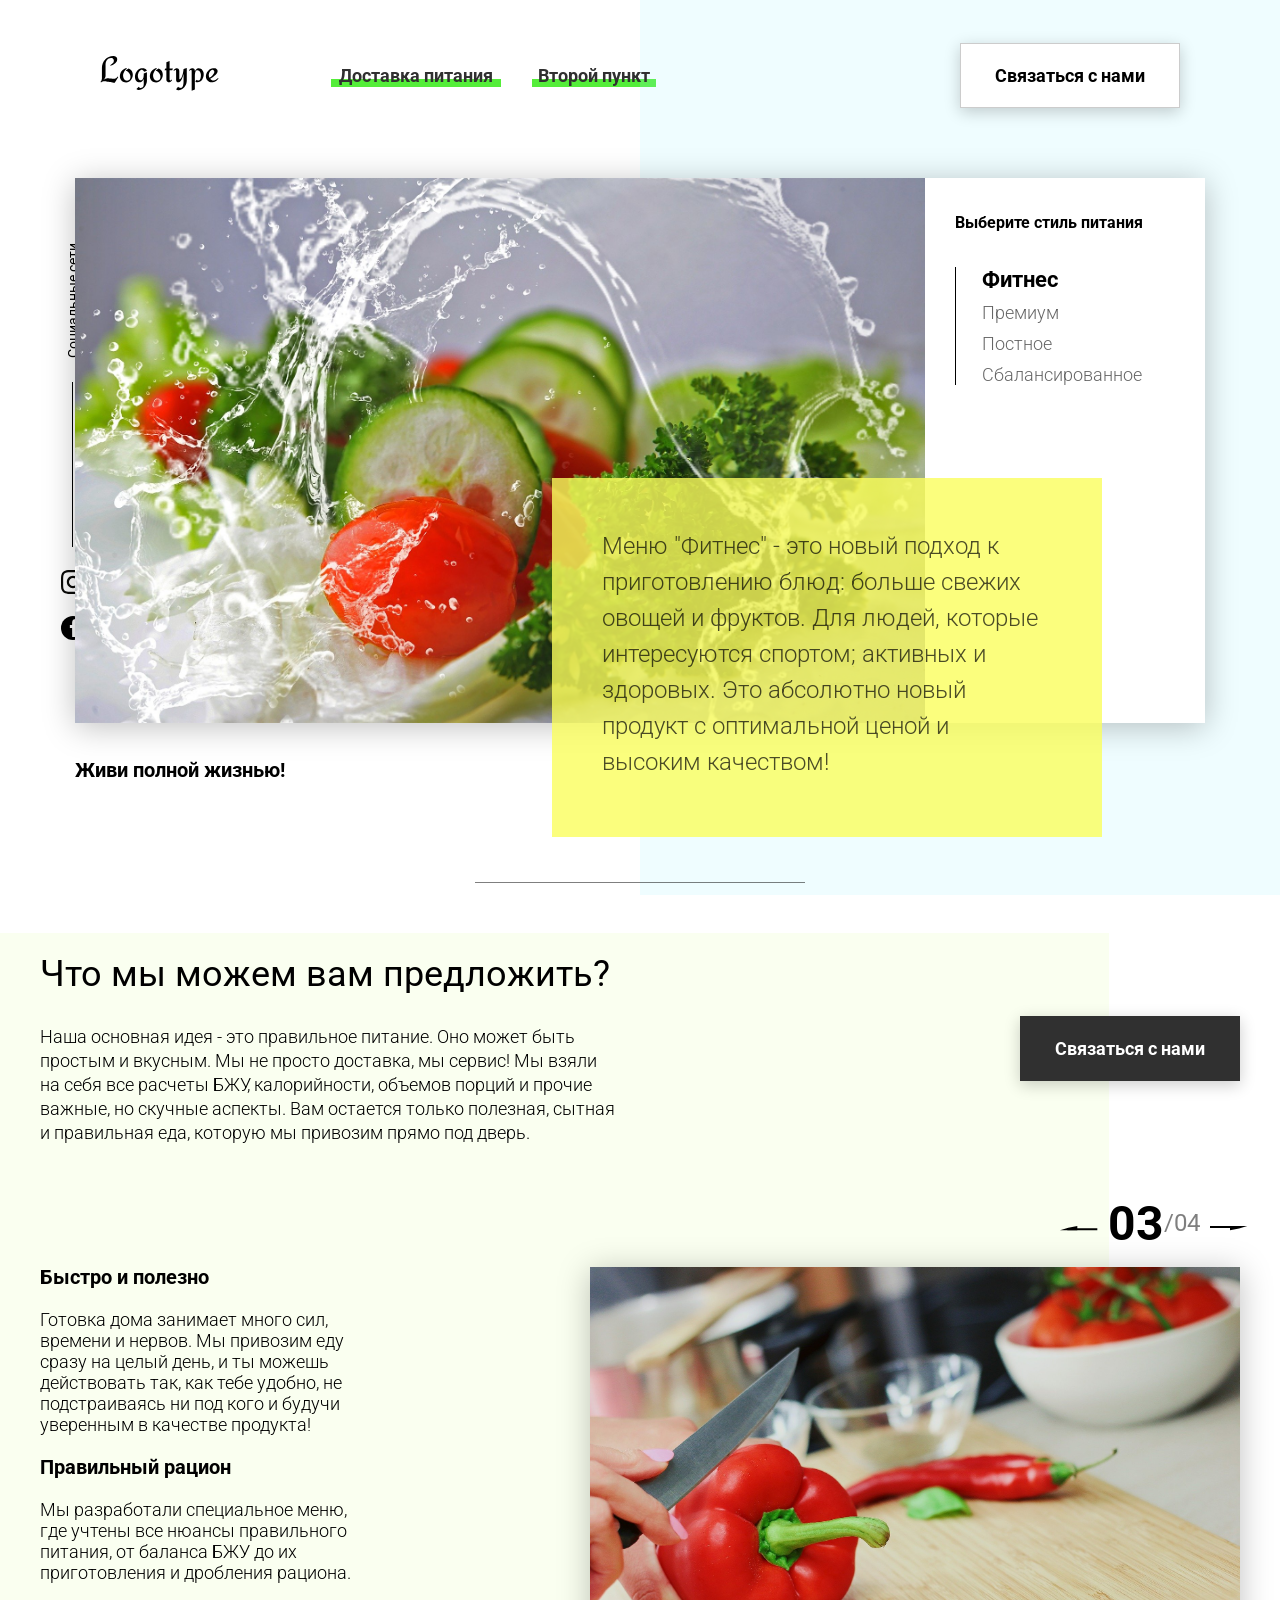
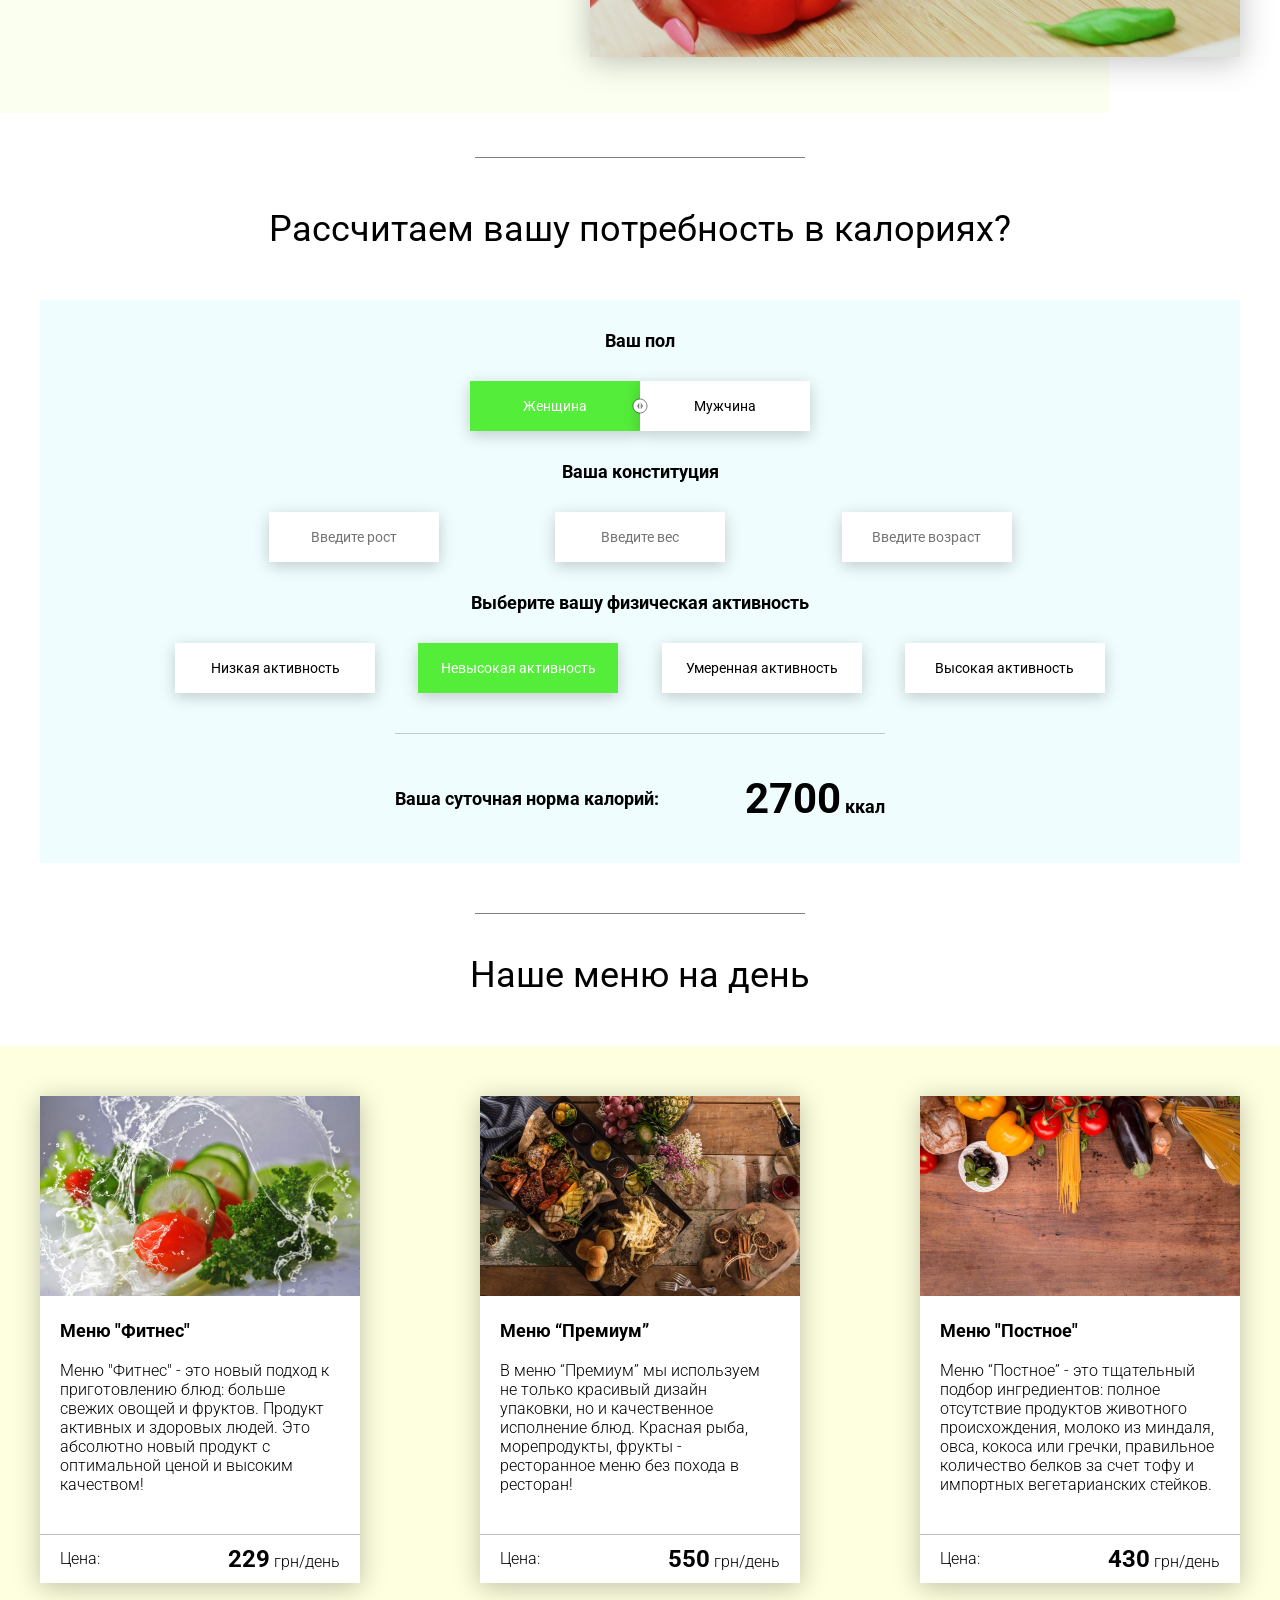
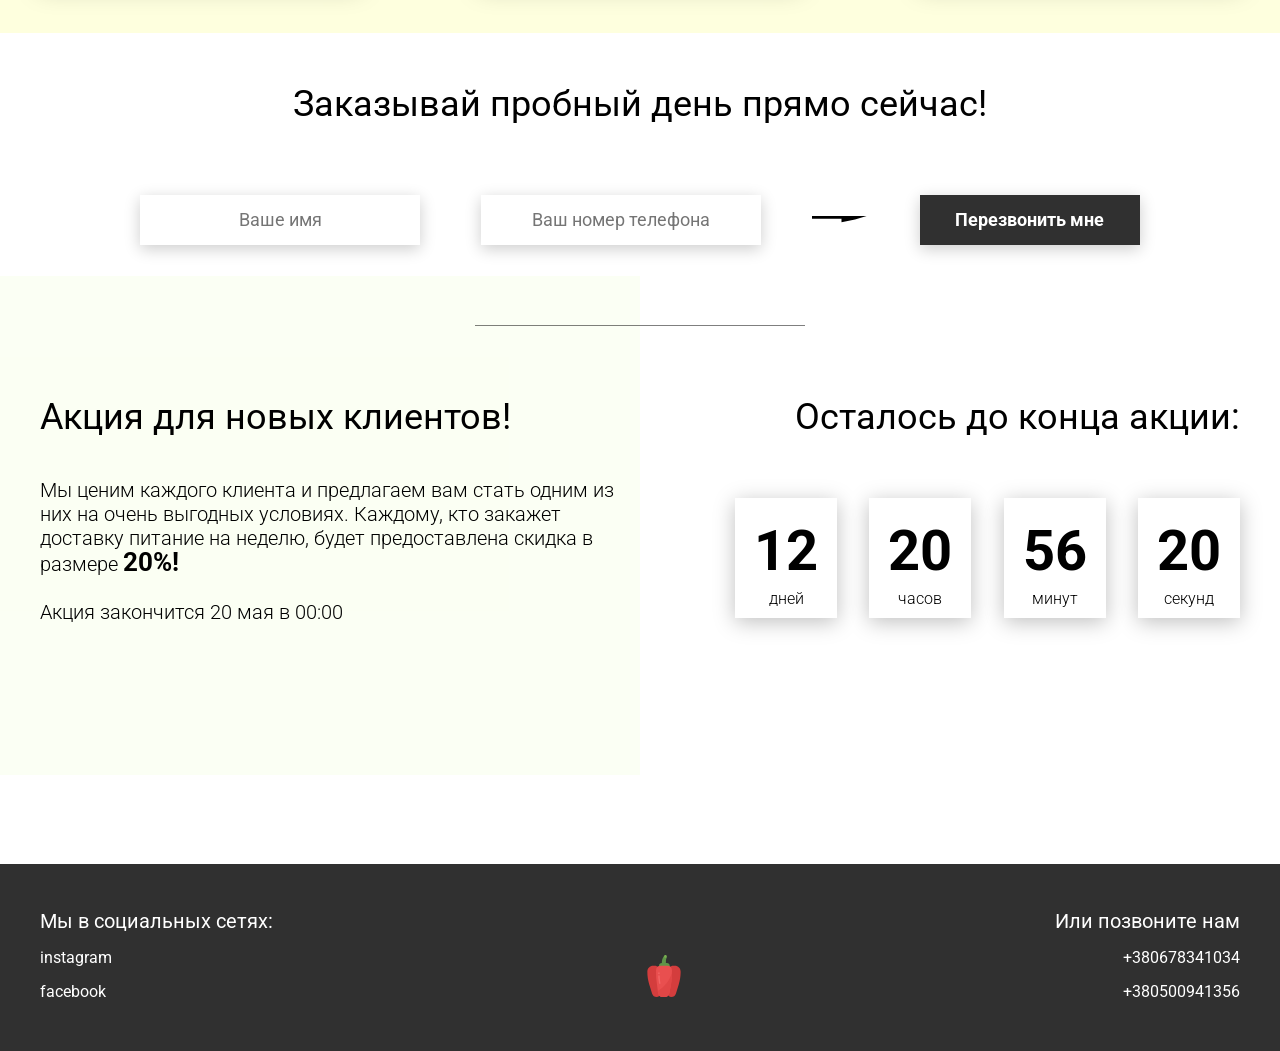
==== Food_dist/index.html @ 66d9f5ef "Food start" ====
<!DOCTYPE html>
<html lang="en">
<head>
    <meta charset="UTF-8">
    <meta name="viewport" content="width=device-width, initial-scale=1.0">
    <title>Food</title>
    <link rel="stylesheet" href="css/style.css">
</head>
<body>
    <header class="header">
        <div class="header__left-block">
            <div class="header__logo">
                <img src="icons/logo.svg" alt="Логотип">
            </div>
            <nav class="header__links">
                <a href="#" class="header__link">Доставка питания</a>
                <a href="#" class="header__link">Второй пункт</a>
            </nav>
        </div>
        <div class="header__right-block">
            <button class="btn btn_white">Связаться с нами</button>
        </div>
    </header>
    <div class="sidepanel">
        <div class="sidepanel__text"><span>Социальные сети</span></div>
        <div class="sidepanel__divider"></div>
        <a href="#" class="sidepanel__icon">
            <img src="icons/instagram.svg" alt="instagram">
        </a>
        <a href="#" class="sidepanel__icon">
            <img src="icons/facebook.svg" alt="facebook">
        </a>
    </div>

    <div class="preview">
        <div class="bgc_blue"></div>
        <div class="container">
            <div class="tabcontainer">
                <div class="tabcontent">
                    <img src="img/tabs/vegy.jpg" alt="vegy">
                    <div class="tabcontent__descr">
                        Меню "Фитнес" - это новый подход к приготовлению блюд: больше свежих овощей и фруктов. Для людей, которые интересуются спортом; активных и здоровых. Это абсолютно новый продукт с оптимальной ценой и высоким качеством!
                    </div>
                </div>
                <!-- <div class="tabcontent">
                    <img src="img/tabs/elite.jpg" alt="elite">
                    <div class="tabcontent__descr">
                        Меню “Премиум” - мы используем не только красивый дизайн упаковки, но и качественное исполнение блюд. Красная рыба, морепродукты, фрукты - ресторанное меню без похода в ресторан!                                     
                    </div>
                </div> -->
                <!-- <div class="tabcontent">
                    <img src="img/tabs/post.jpg" alt="post">
                    <div class="tabcontent__descr">
                        Наше специальное “Постное меню” - это тщательный подбор ингредиентов: полное отсутствие продуктов животного происхождения. Полная гармония с собой и природой в каждом элементе! Все будет Ом!                                     
                    </div>
                </div>
                <div class="tabcontent">
                    <img src="img/tabs/vegy.jpg" alt="vegy">
                    <div class="tabcontent__descr">
                        Меню "Сбалансированное" - это соответствие вашего рациона всем научным рекомендациям. Мы тщательно просчитываем вашу потребность в к/б/ж/у и создаем лучшие блюда для вас.
                    </div>
                </div> -->
                <div class="tabheader">
                    <h3>Выберите стиль питания</h3>
                    <div class="tabheader__items">
                        <div class="tabheader__item tabheader__item_active">Фитнес</div>
                        <div class="tabheader__item">Премиум</div>
                        <div class="tabheader__item">Постное</div>
                        <div class="tabheader__item">Сбалансированное</div>
                    </div>
                </div>
            </div>
            <div class="preview__life">Живи полной жизнью!</div>
        </div>
    </div>

    <div class="divider"></div>

    <div class="offer">
        <div class="bgc_y"></div>
        <div class="container">
            <div class="offer__text">
                <h2 class="title">Что мы можем вам предложить?</h2>
                <div class="offer__descr">
                    Наша основная идея - это правильное питание. Оно может быть простым и вкусным. Мы не просто доставка, мы сервис! Мы взяли на себя все расчеты БЖУ, калорийности, объемов порций и прочие важные, но скучные аспекты. Вам остается только полезная, сытная и правильная еда, которую мы привозим прямо под дверь.
                </div>
            </div>
            <div class="offer__action">
                <button class="btn btn_dark">Связаться с нами</button>
            </div>
        </div>
        <div class="container">
            <div class="offer__advantages">
                <h2>Быстро и полезно</h2>
                <div class="offer__advantages-text">
                    Готовка дома занимает много сил, времени и нервов. Мы привозим еду сразу на целый день, и ты можешь действовать так, как тебе удобно, не подстраиваясь ни под кого и будучи уверенным в качестве продукта!
                </div>
                <h2>Правильный рацион</h2>
                <div class="offer__advantages-text">
                    Мы разработали специальное меню, где учтены все нюансы правильного питания, от баланса БЖУ до их приготовления и дробления рациона.
                </div>
            </div>
            <div class="offer__slider">
                <div class="offer__slider-counter">
                    <div class="offer__slider-prev">
                        <img src="icons/left.svg" alt="prev">
                    </div>
                    <span id="current">03</span>
                    /
                    <span id="total">04</span>
                    <div class="offer__slider-next">
                        <img src="icons/right.svg" alt="next">
                    </div>
                </div>
                <div class="offer__slider-wrapper">
                    <div class="offer__slide">
                        <img src="img/slider/pepper.jpg" alt="pepper">
                    </div>
                    <!-- <div class="offer__slide">
                        <img src="img/slider/food-12.jpg" alt="food">
                    </div>
                    <div class="offer__slide">
                        <img src="img/slider/olive-oil.jpg" alt="oil">
                    </div>
                    <div class="offer__slide">
                        <img src="img/slider/paprika.jpg" alt="paprika">
                    </div> -->
                </div>
            </div>
        </div>
    </div>

    <div class="divider"></div>

    <div class="calculating">
        <div class="container">
            <h2 class="title">Рассчитаем вашу потребность в калориях?
            </h2>
            <div class="calculating__field">
                <div class="calculating__subtitle">
                    Ваш пол
                </div>
                <div class="calculating__choose" id="gender">
                    <div class="calculating__choose-item calculating__choose-item_active">Женщина</div>
                    <div class="calculating__choose-item">Мужчина</div>
                </div>

                <div class="calculating__subtitle">
                    Ваша конституция
                </div>
                <div class="calculating__choose calculating__choose_medium">
                    <input type="text" id="height" placeholder="Введите рост" class="calculating__choose-item">
                    <input type="text" id="weight" placeholder="Введите вес"  class="calculating__choose-item">
                    <input type="text" id="age" placeholder="Введите возраст" class="calculating__choose-item">
                </div>

                <div class="calculating__subtitle">
                    Выберите вашу физическая активность
                </div>
                <div class="calculating__choose calculating__choose_big">
                    <div id="low" class="calculating__choose-item">Низкая активность </div>
                    <div id="small"  class="calculating__choose-item calculating__choose-item_active">Невысокая активность</div>
                    <div id="medium" class="calculating__choose-item">Умеренная активность</div>
                    <div id="high" class="calculating__choose-item">Высокая активность</div>
                </div>

                <div class="calculating__divider"></div>

                <div class="calculating__total">
                    <div class="calculating__subtitle">
                        Ваша суточная норма калорий:
                    </div>
                    <div class="calculating__result">
                        <span>2700</span> ккал
                    </div>
                </div>
            </div>
        </div>
    </div>

    <div class="divider"></div>

    <div class="menu">
        <h2 class="title">Наше меню на день</h2>

        <div class="menu__field">
            <div class="container">
                <div class="menu__item">
                    <img src="img/tabs/vegy.jpg" alt="vegy">
                    <h3 class="menu__item-subtitle">Меню "Фитнес"</h3>
                    <div class="menu__item-descr">Меню "Фитнес" - это новый подход к приготовлению блюд: больше свежих овощей и фруктов. Продукт активных и здоровых людей. Это абсолютно новый продукт с оптимальной ценой и высоким качеством!</div>
                    <div class="menu__item-divider"></div>
                    <div class="menu__item-price">
                        <div class="menu__item-cost">Цена:</div>
                        <div class="menu__item-total"><span>229</span> грн/день</div>
                    </div>
                </div>
                <div class="menu__item">
                    <img src="img/tabs/elite.jpg" alt="elite">
                    <h3 class="menu__item-subtitle">Меню “Премиум”</h3>
                    <div class="menu__item-descr">В меню “Премиум” мы используем не только красивый дизайн упаковки, но и качественное исполнение блюд. Красная рыба, морепродукты, фрукты - ресторанное меню без похода в ресторан!</div>
                    <div class="menu__item-divider"></div>
                    <div class="menu__item-price">
                        <div class="menu__item-cost">Цена:</div>
                        <div class="menu__item-total"><span>550</span> грн/день</div>
                    </div>
                </div>
                <div class="menu__item">
                    <img src="img/tabs/post.jpg" alt="post">
                    <h3 class="menu__item-subtitle">Меню "Постное"</h3>
                    <div class="menu__item-descr">Меню “Постное” - это тщательный подбор ингредиентов: полное отсутствие продуктов животного происхождения, молоко из миндаля, овса, кокоса или гречки, правильное количество белков за счет тофу и импортных вегетарианских стейков. </div>
                    <div class="menu__item-divider"></div>
                    <div class="menu__item-price">
                        <div class="menu__item-cost">Цена:</div>
                        <div class="menu__item-total"><span>430</span> грн/день</div>
                    </div>
                </div>
            </div>
        </div>
    </div>

    <div class="order">
        <div class="container">
            <div class="title">Заказывай пробный день прямо сейчас!</div>
            <form action="#" class="order__form">
                <input required placeholder="Ваше имя" name="name" type="text" class="order__input">
                <input required placeholder="Ваш номер телефона" name="phone" type="phone" class="order__input">
                <img src="icons/right.svg" alt="right">
                <button class="btn btn_dark btn_min">Перезвонить мне</button>
            </form>
        </div>
    </div>

    <div class="divider"></div>

    <div class="promotion">
        <div class="bgc_y"></div>
        <div class="container">
            <div class="promotion__text">
                <div class="title">Акция для новых клиентов!</div>
                <div class="promotion__descr">
                    Мы ценим каждого клиента и предлагаем вам стать одним из них на очень выгодных условиях. 
                    Каждому, кто закажет доставку питание на неделю, будет предоставлена скидка в размере <span>20%!</span>
                    <br><br>
                    Акция закончится 20 мая в 00:00
                </div>
            </div>
            <div class="promotion__timer">
                <div class="title">Осталось до конца акции:</div>
                <div class="timer">
                    <div class="timer__block">
                        <span id="days">12</span>
                        дней
                    </div>
                    <div class="timer__block">
                        <span id="hours">20</span>
                        часов
                    </div>
                    <div class="timer__block">
                        <span id="minutes">56</span>
                        минут
                    </div>
                    <div class="timer__block">
                        <span id="seconds">20</span>
                        секунд
                    </div>
                </div>
            </div>
        </div>
    </div>

    <footer class="footer">
        <div class="container">
            <div class="social">
                <div class="subtitle">Мы в социальных сетях:</div>
                <a href="#" class="link">instagram</a>
                <a href="#" class="link">facebook</a>
            </div>
            <div class="pepper">
                <img src="icons/veg.svg" alt="pepper">
            </div>
            <div class="call">
                <div class="subtitle">Или позвоните нам</div>
                <a href="#" class="link">+380678341034</a>
                <a href="#" class="link">+380500941356</a>
            </div>
        </div>
    </footer>

    <div class="modal">
        <div class="modal__dialog">
            <div class="modal__content">
                <form action="#">
                    <div class="modal__close">&times;</div>
                    <div class="modal__title">Мы свяжемся с вами как можно быстрее!</div>
                    <input required placeholder="Ваше имя" name="name" type="text" class="modal__input">
                    <input required placeholder="Ваш номер телефона" name="phone" type="phone" class="modal__input">
                    <button class="btn btn_dark btn_min">Перезвонить мне</button>
                </form>
            </div>
        </div>
    </div>
</body>
</html>
---- Food_dist/css/style.css ----
@import url(https://fonts.googleapis.com/css?family=Roboto:300,400,700&display=swap&subset=cyrillic-ext);*{box-sizing:border-box;margin:0;padding:0;font-family:Roboto,sans-serif}a{text-decoration:none}.btn{width:220px;height:65px;display:flex;justify-content:center;align-items:center;background-color:#fff;font-size:18px;font-weight:700;border:1px solid rgba(0,0,0,.2);box-shadow:0 4px 15px rgba(0,0,0,.2);cursor:pointer;transition:.3s all;outline:0}.btn_white{background-color:#fff}.btn_dark{background-color:#303030;color:#fff;border:none}.btn_min{height:50px}.btn:hover{box-shadow:0 4px 30px rgba(0,0,0,.3)}.container{max-width:1200px;margin:0 auto}.divider{width:330px;height:1px;margin:0 auto;background-color:rgba(0,0,0,.5)}.title{font-size:36px;font-weight:400}.header{display:flex;justify-content:space-between;align-items:center;height:150px;padding:0 100px}.header__left-block{display:flex;justify-content:space-between;min-width:550px}.header__logo{max-width:170px}.header__logo img{width:100%}.header__links{display:flex;align-items:center}.header__link{position:relative;margin-right:45px;font-weight:700;font-size:18px;color:#303030}.header__link:after{content:'';position:absolute;display:block;width:110%;left:-5%;bottom:-1px;z-index:-1;height:8px;background:#54ed39}.header__link:last-child{margin-right:0}.sidepanel{position:fixed;left:60px;top:240px;height:400px;width:25px;display:flex;flex-direction:column;justify-content:space-between;align-items:center}.sidepanel__text{width:120px;height:120px;font-size:14px}.sidepanel__text span{display:flex;transform:rotate(-90deg) translateX(-50px)}.sidepanel__divider{width:1px;height:165px;background-color:#000}.sidepanel__icon{width:24px;height:24px}.sidepanel__icon img{width:100%}.preview{padding:28px 0 100px 0;position:relative}.preview__life{font-weight:700;font-size:20px;margin-left:35px;margin-top:35px}.bgc_blue{position:absolute;right:0;top:-155px;width:50vw;height:900px;background:rgba(146,242,255,.15);z-index:-1}.tabcontainer{display:flex;width:1130px;margin:0 auto;box-shadow:0 4px 30px rgba(0,0,0,.25)}.tabcontent{width:850px;position:relative}.tabcontent img{width:100%;height:100%;object-fit:cover}.tabcontent__descr{position:absolute;top:300px;right:-177px;width:550px;height:359px;background:rgba(251,254,93,.8);padding:50px;font-size:24px;font-weight:300;line-height:36px;color:rgba(0,0,0,.7)}.tabheader{width:280px;padding:35px 30px;background-color:#fff}.tabheader h3{font-weight:700;font-size:16px}.tabheader__items{margin-top:35px;padding-left:26px;border-left:1px solid #000}.tabheader__item{font-weight:700;font-size:18px;font-weight:300;margin-top:10px;color:rgba(0,0,0,.6);cursor:pointer;transition:.3s all}.tabheader__item_active{color:#000;font-size:22px;font-weight:700}.offer{padding:70px 0 100px 0;position:relative}.offer .container{display:flex;justify-content:space-between}.offer .bgc_y{position:absolute;width:1109px;height:780px;background:rgba(243,255,222,.45);z-index:-1;top:50px}.offer__text{width:580px}.offer__descr{font-size:18px;margin-top:30px;font-weight:300;line-height:24px}.offer__action{display:flex;align-items:center;justify-content:flex-end}.offer__advantages{width:330px;margin-top:50px}.offer__advantages h2{font-weight:700;font-size:20px;margin-top:20px}.offer__advantages h2:first-child{margin-top:70px}.offer__advantages-text{margin-top:20px;font-size:18px;font-weight:300;line-height:21px}.offer__slider{width:650px;margin-top:50px;display:flex;flex-direction:column;align-items:flex-end}.offer__slider-counter{display:flex;width:180px;align-items:center;font-size:24px;color:rgba(0,0,0,.5)}.offer__slider-wrapper{width:100%;margin-top:15px;box-shadow:0 4px 30px rgba(0,0,0,.25)}.offer__slider-prev{margin-right:10px;cursor:pointer}.offer__slider-next{margin-left:10px;cursor:pointer}.offer__slider #current{font-size:48px;font-weight:700;color:#000}.offer__slide{width:100%;height:390px}.offer__slide img{width:100%;height:100%;object-fit:cover}.calculating{padding:50px 0}.calculating .title{text-align:center}.calculating__field{width:100%;margin-top:50px;background:rgba(146,242,255,.15);padding:30px 0 40px 0}.calculating__subtitle{text-align:center;font-size:18px;font-weight:700;margin-top:30px}.calculating__subtitle:first-child{margin-top:0}.calculating #gender:after{content:'';position:absolute;top:50%;transform:translateY(-50%);display:block;width:16px;height:16px;background:url(../icons/switch.svg) center center/cover no-repeat}.calculating__choose{position:relative;display:flex;margin-top:30px;justify-content:center}.calculating__choose-item{display:flex;align-items:center;justify-content:center;width:170px;height:50px;padding:0 10px;background:#fff;box-shadow:0 4px 15px rgba(0,0,0,.2);border:none;text-align:center;font-size:14px;cursor:pointer;outline:0;transition:.3s all}.calculating__choose-item_active{color:#fff;background-color:#54ed39}.calculating__choose_medium{width:743px;justify-content:space-between;margin:30px auto 0 auto}.calculating__choose_big{width:930px;justify-content:space-between;margin:30px auto 0 auto}.calculating__choose_big .calculating__choose-item{width:200px}.calculating__divider{width:490px;height:1px;margin:40px auto;background-color:rgba(0,0,0,.2)}.calculating__total{width:490px;margin:0 auto;display:flex;justify-content:space-between;align-items:center}.calculating__result{font-size:18px;font-weight:700}.calculating__result span{font-size:42px}.menu{padding:40px 0 50px 0}.menu .container{display:flex;justify-content:space-between;align-items:flex-start}.menu .title{text-align:center}.menu__field{margin-top:50px;padding:50px 0;width:100%;background:rgba(249,254,126,.25)}.menu__item{width:320px;min-height:450px;background:#fff;box-shadow:0 4px 25px rgba(0,0,0,.25);font-size:16px;font-weight:300}.menu__item img{width:100%;height:200px;object-fit:cover}.menu__item-subtitle{font-weight:700;font-size:18px;padding:0 20px;margin-top:20px}.menu__item-descr{margin-top:20px;padding:0 20px}.menu__item-divider{width:100%;height:1px;background-color:rgba(0,0,0,.25);margin-top:40px}.menu__item-price{display:flex;justify-content:space-between;align-items:center;padding:10px 20px}.menu__item-price span{font-size:24px;font-weight:700}.order{padding-bottom:80px}.order .title{text-align:center}.order__form{margin-top:70px;padding:0 100px;display:flex;justify-content:space-between;align-items:center}.order__form img{transform:scale(1.5)}.order__input{width:280px;height:50px;background:#fff;box-shadow:0 4px 15px rgba(0,0,0,.2);border:none;font-size:18px;text-align:center;padding:0 20px;outline:0}.promotion{padding:70px 0 240px 0;position:relative}.promotion .container{display:flex}.promotion .bgc_y{position:absolute;width:50%;height:499px;background:rgba(243,255,222,.35);z-index:-1;top:-50px;left:0}.promotion__text{width:50%}.promotion__descr{margin-top:40px;font-size:20px;line-height:24px;font-weight:300}.promotion__descr span{font-weight:700;font-size:26px}.promotion__timer{width:50%}.promotion__timer .title{text-align:right}.promotion__timer .timer{margin-top:60px;padding-left:95px;display:flex;justify-content:space-between;align-items:center}.promotion__timer .timer__block{width:102px;height:120px;background:#fff;box-shadow:0 4px 20px rgba(0,0,0,.25);font-size:16px;font-weight:300;text-align:center}.promotion__timer .timer__block span{display:block;margin-top:20px;margin-bottom:5px;font-size:56px;font-weight:700}.footer{min-height:180px;background-color:#303030;padding:45px 0 50px 0;color:#fff}.footer .container{height:100%;display:flex;justify-content:space-between;align-items:flex-end}.footer .subtitle{font-size:20px}.footer .link{display:block;margin-top:15px;font-size:16px;color:#fff}.footer .call{text-align:right}.modal{position:fixed;top:0;left:0;z-index:1050;display:none;width:100%;height:100%;overflow:hidden;background-color:rgba(0,0,0,.5)}.modal__dialog{max-width:500px;margin:40px auto}.modal__content{position:relative;width:100%;padding:40px;background-color:#fff;border:1px solid rgba(0,0,0,.2);border-radius:4px;max-height:80vh;overflow-y:auto}.modal__close{position:absolute;top:8px;right:14px;font-size:30px;color:#000;opacity:.5;font-weight:700;border:none;background-color:transparent;cursor:pointer}.modal__title{text-align:center;font-size:22px;text-transform:uppercase}.modal__input{display:block;margin:20px auto 20px auto;width:280px;height:50px;background:#fff;box-shadow:0 4px 15px rgba(0,0,0,.2);border:none;font-size:18px;text-align:center;padding:0 20px;outline:0}.modal .btn{display:block;width:280px;margin:0 auto}
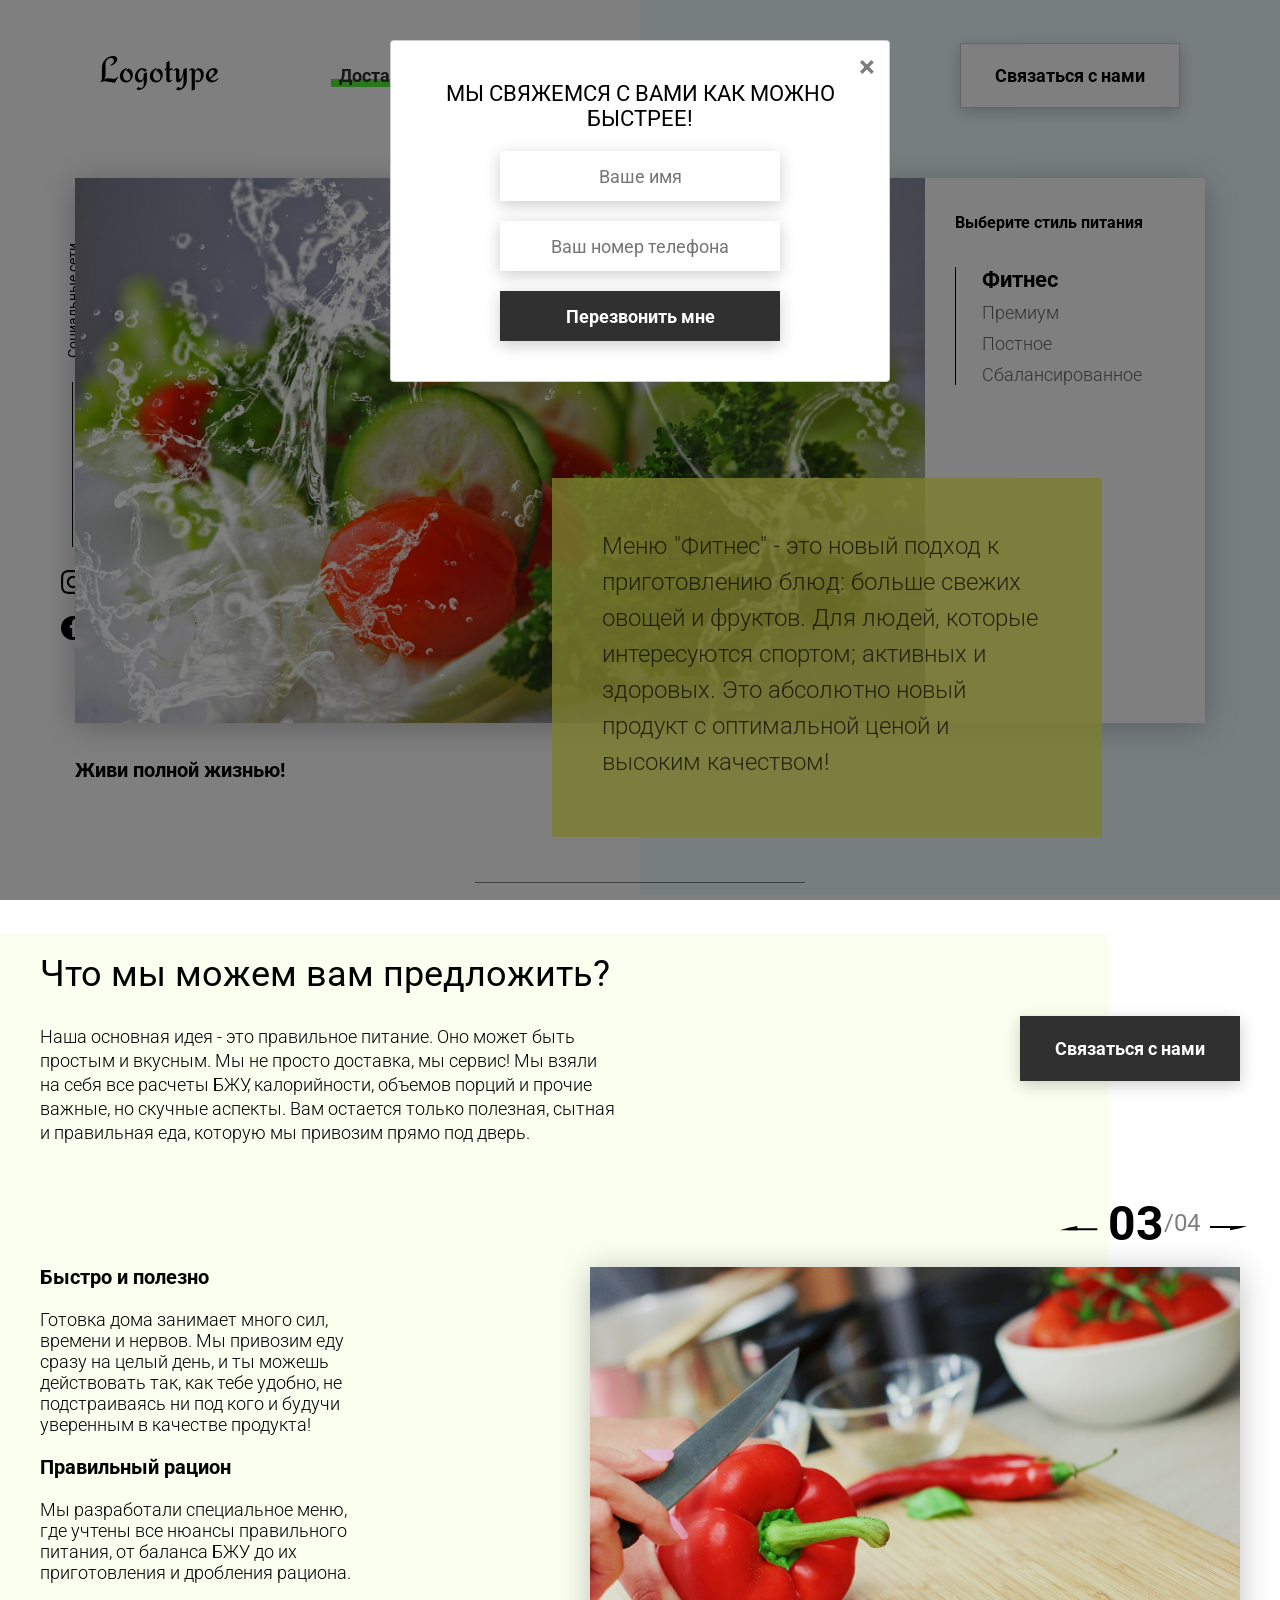
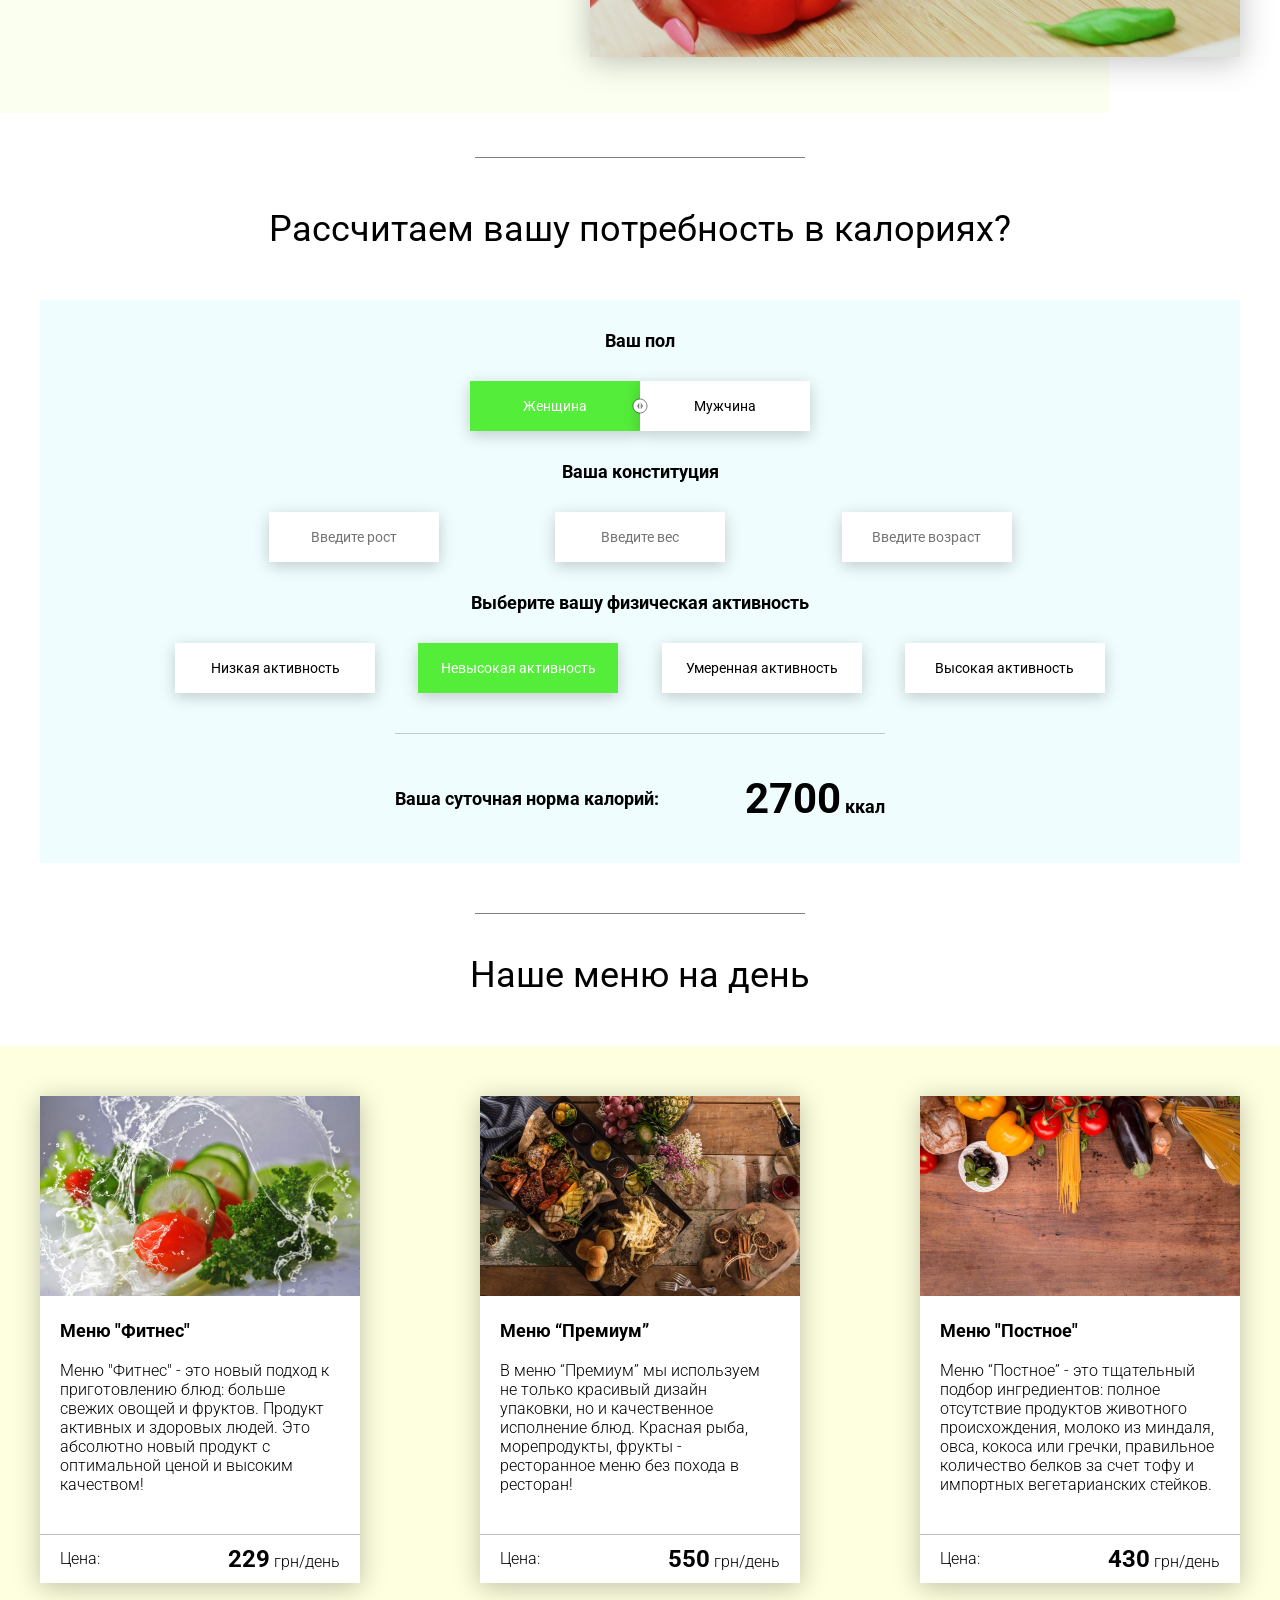
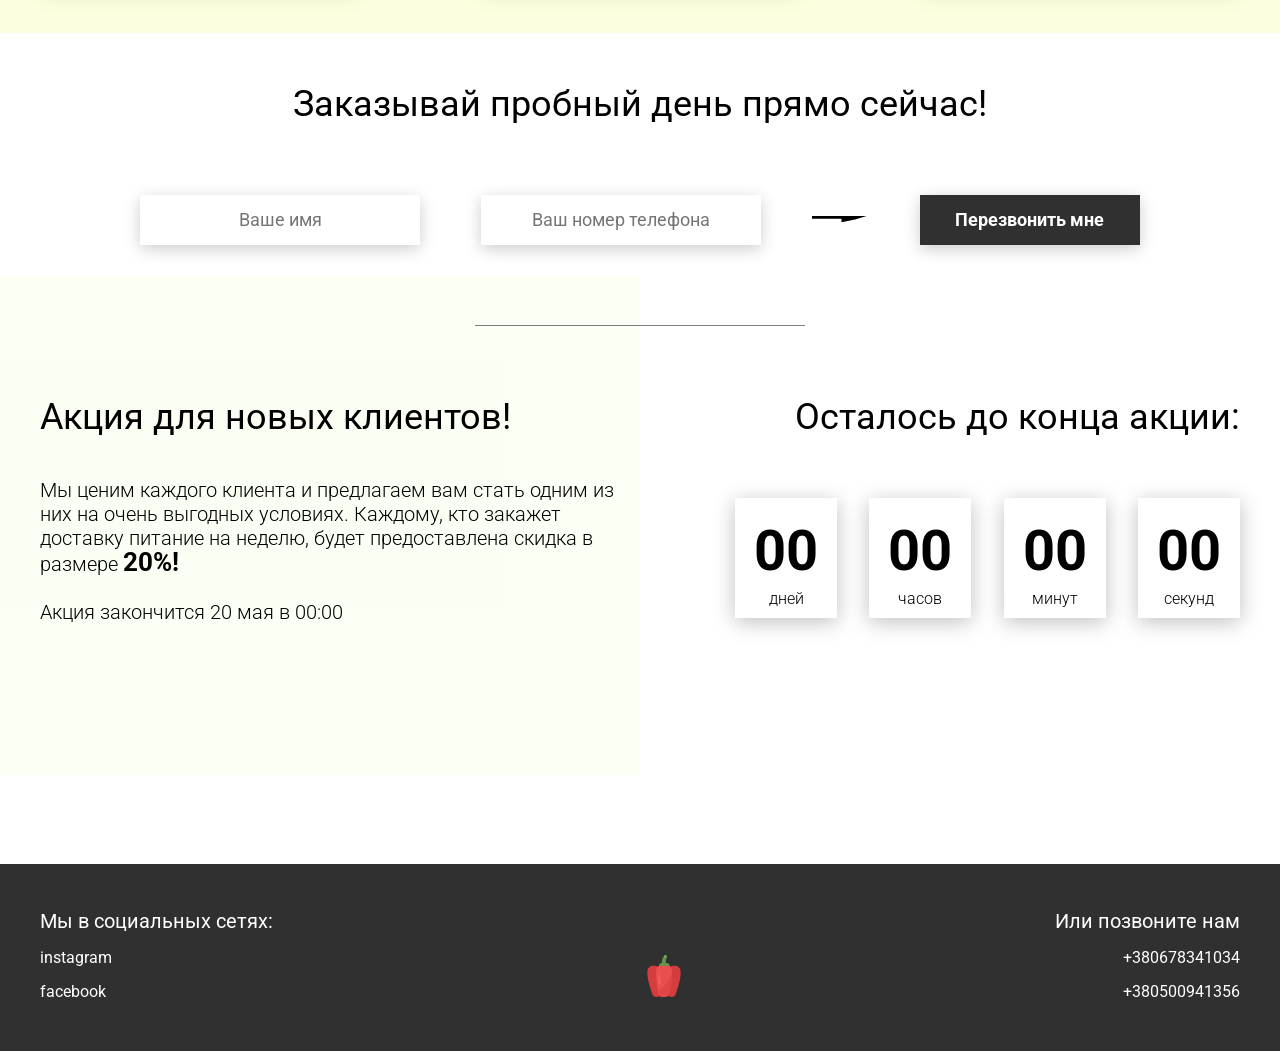
==== commit 27ba30ab: "Food - modal" ====
--- a/Food_dist/index.html
+++ b/Food_dist/index.html
@@ -5,6 +5,7 @@
     <meta name="viewport" content="width=device-width, initial-scale=1.0">
     <title>Food</title>
     <link rel="stylesheet" href="css/style.css">
+    <link rel="stylesheet" href="css/style2.css">
 </head>
 <body>
     <header class="header">
@@ -18,7 +19,7 @@
             </nav>
         </div>
         <div class="header__right-block">
-            <button class="btn btn_white">Связаться с нами</button>
+            <button class="btn btn_white" data-modal>Связаться с нами</button>
         </div>
     </header>
     <div class="sidepanel">
@@ -42,13 +43,13 @@
                         Меню "Фитнес" - это новый подход к приготовлению блюд: больше свежих овощей и фруктов. Для людей, которые интересуются спортом; активных и здоровых. Это абсолютно новый продукт с оптимальной ценой и высоким качеством!
                     </div>
                 </div>
-                <!-- <div class="tabcontent">
+                 <div class="tabcontent">
                     <img src="img/tabs/elite.jpg" alt="elite">
                     <div class="tabcontent__descr">
                         Меню “Премиум” - мы используем не только красивый дизайн упаковки, но и качественное исполнение блюд. Красная рыба, морепродукты, фрукты - ресторанное меню без похода в ресторан!                                     
                     </div>
-                </div> -->
-                <!-- <div class="tabcontent">
+                </div>
+                 <div class="tabcontent">
                     <img src="img/tabs/post.jpg" alt="post">
                     <div class="tabcontent__descr">
                         Наше специальное “Постное меню” - это тщательный подбор ингредиентов: полное отсутствие продуктов животного происхождения. Полная гармония с собой и природой в каждом элементе! Все будет Ом!                                     
@@ -59,7 +60,7 @@
                     <div class="tabcontent__descr">
                         Меню "Сбалансированное" - это соответствие вашего рациона всем научным рекомендациям. Мы тщательно просчитываем вашу потребность в к/б/ж/у и создаем лучшие блюда для вас.
                     </div>
-                </div> -->
+                </div>
                 <div class="tabheader">
                     <h3>Выберите стиль питания</h3>
                     <div class="tabheader__items">
@@ -86,7 +87,7 @@
                 </div>
             </div>
             <div class="offer__action">
-                <button class="btn btn_dark">Связаться с нами</button>
+                <button class="btn btn_dark" data-modal>Связаться с нами</button>
             </div>
         </div>
         <div class="container">
@@ -291,7 +292,7 @@
         <div class="modal__dialog">
             <div class="modal__content">
                 <form action="#">
-                    <div class="modal__close">&times;</div>
+                    <div class="modal__close" data-close>&times;</div>
                     <div class="modal__title">Мы свяжемся с вами как можно быстрее!</div>
                     <input required placeholder="Ваше имя" name="name" type="text" class="modal__input">
                     <input required placeholder="Ваш номер телефона" name="phone" type="phone" class="modal__input">
@@ -300,5 +301,6 @@
             </div>
         </div>
     </div>
+    <script src="js/script.js"></script>
 </body>
 </html>
--- a/Food_dist/css/style2.css
+++ b/Food_dist/css/style2.css
@@ -0,0 +1,18 @@
+.show {
+    display: block;
+}
+.hide {
+    display: none;
+}
+.fade {
+    animation-name: fade;
+    animation-duration: 1.5s;
+}
+@keyframes fade {
+    from {
+        opacity: 0.1;
+    }
+    to {
+        opacity: 1;
+    }
+}
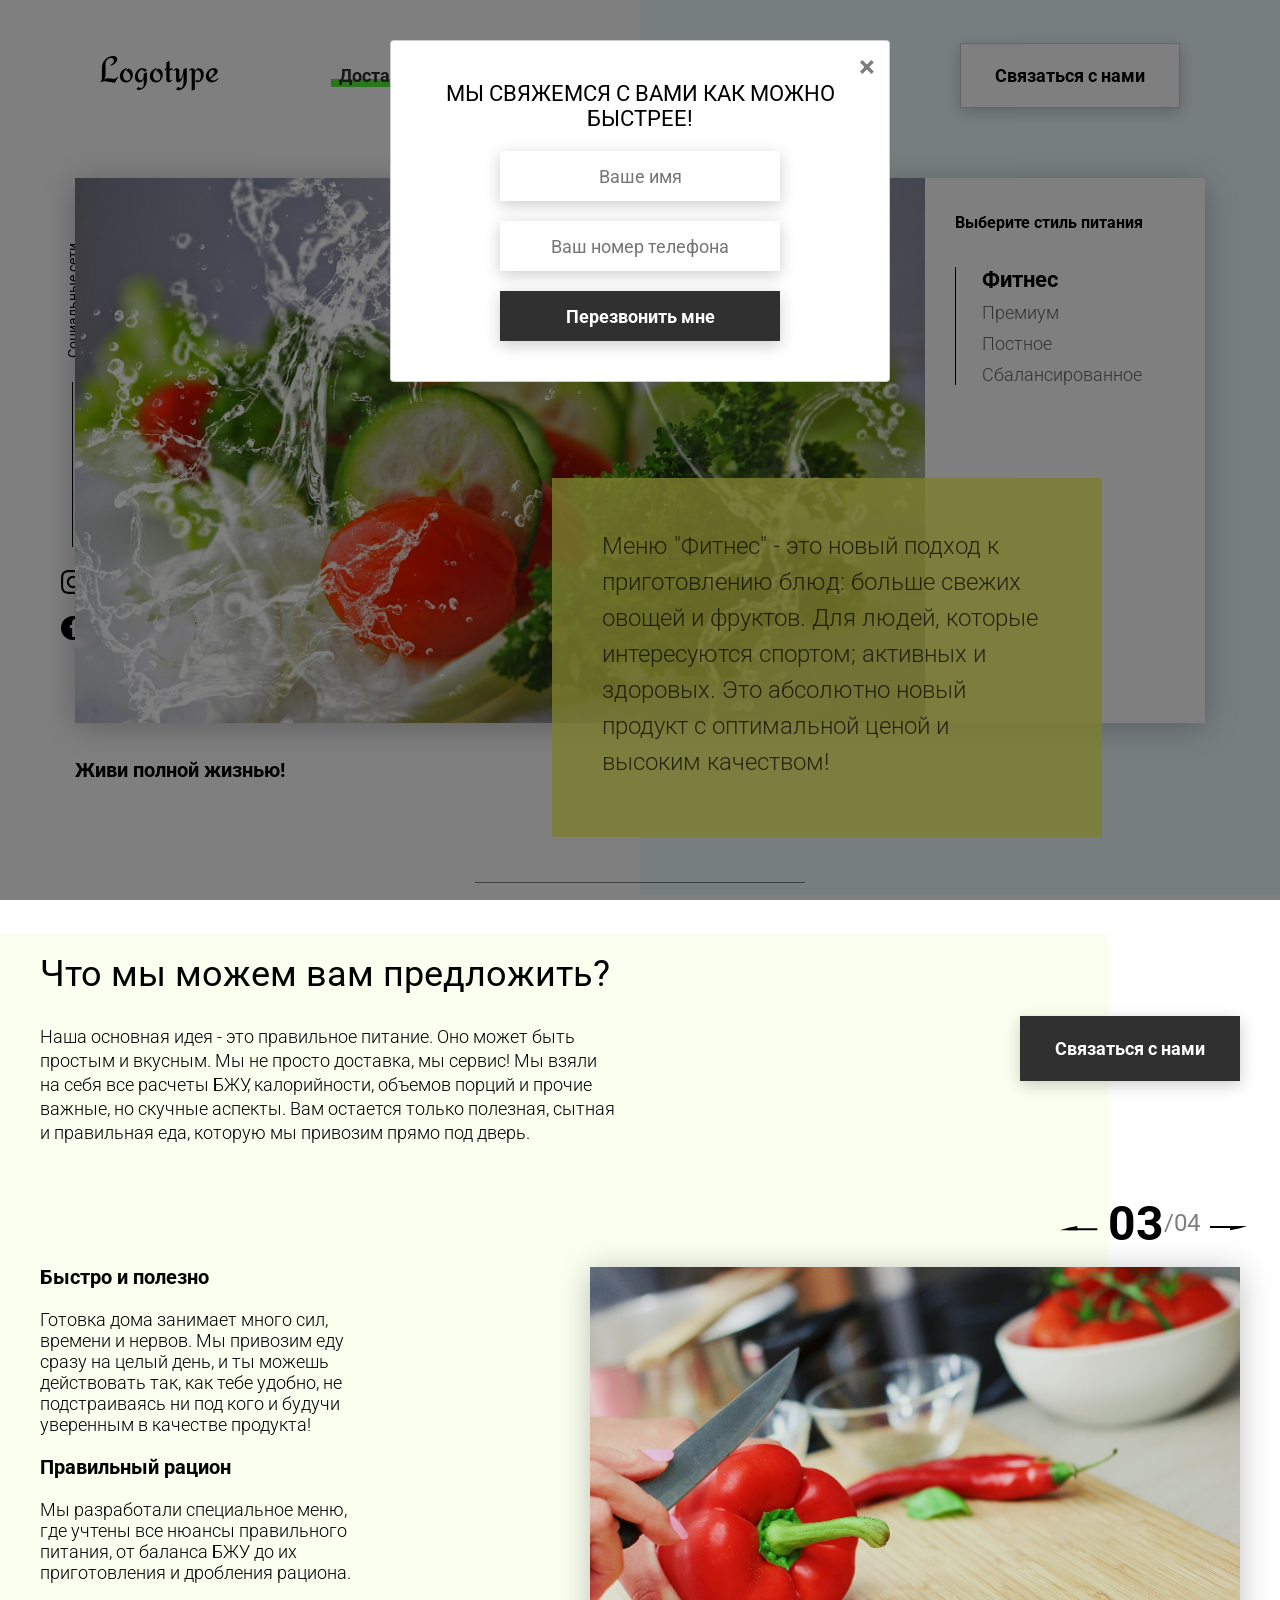
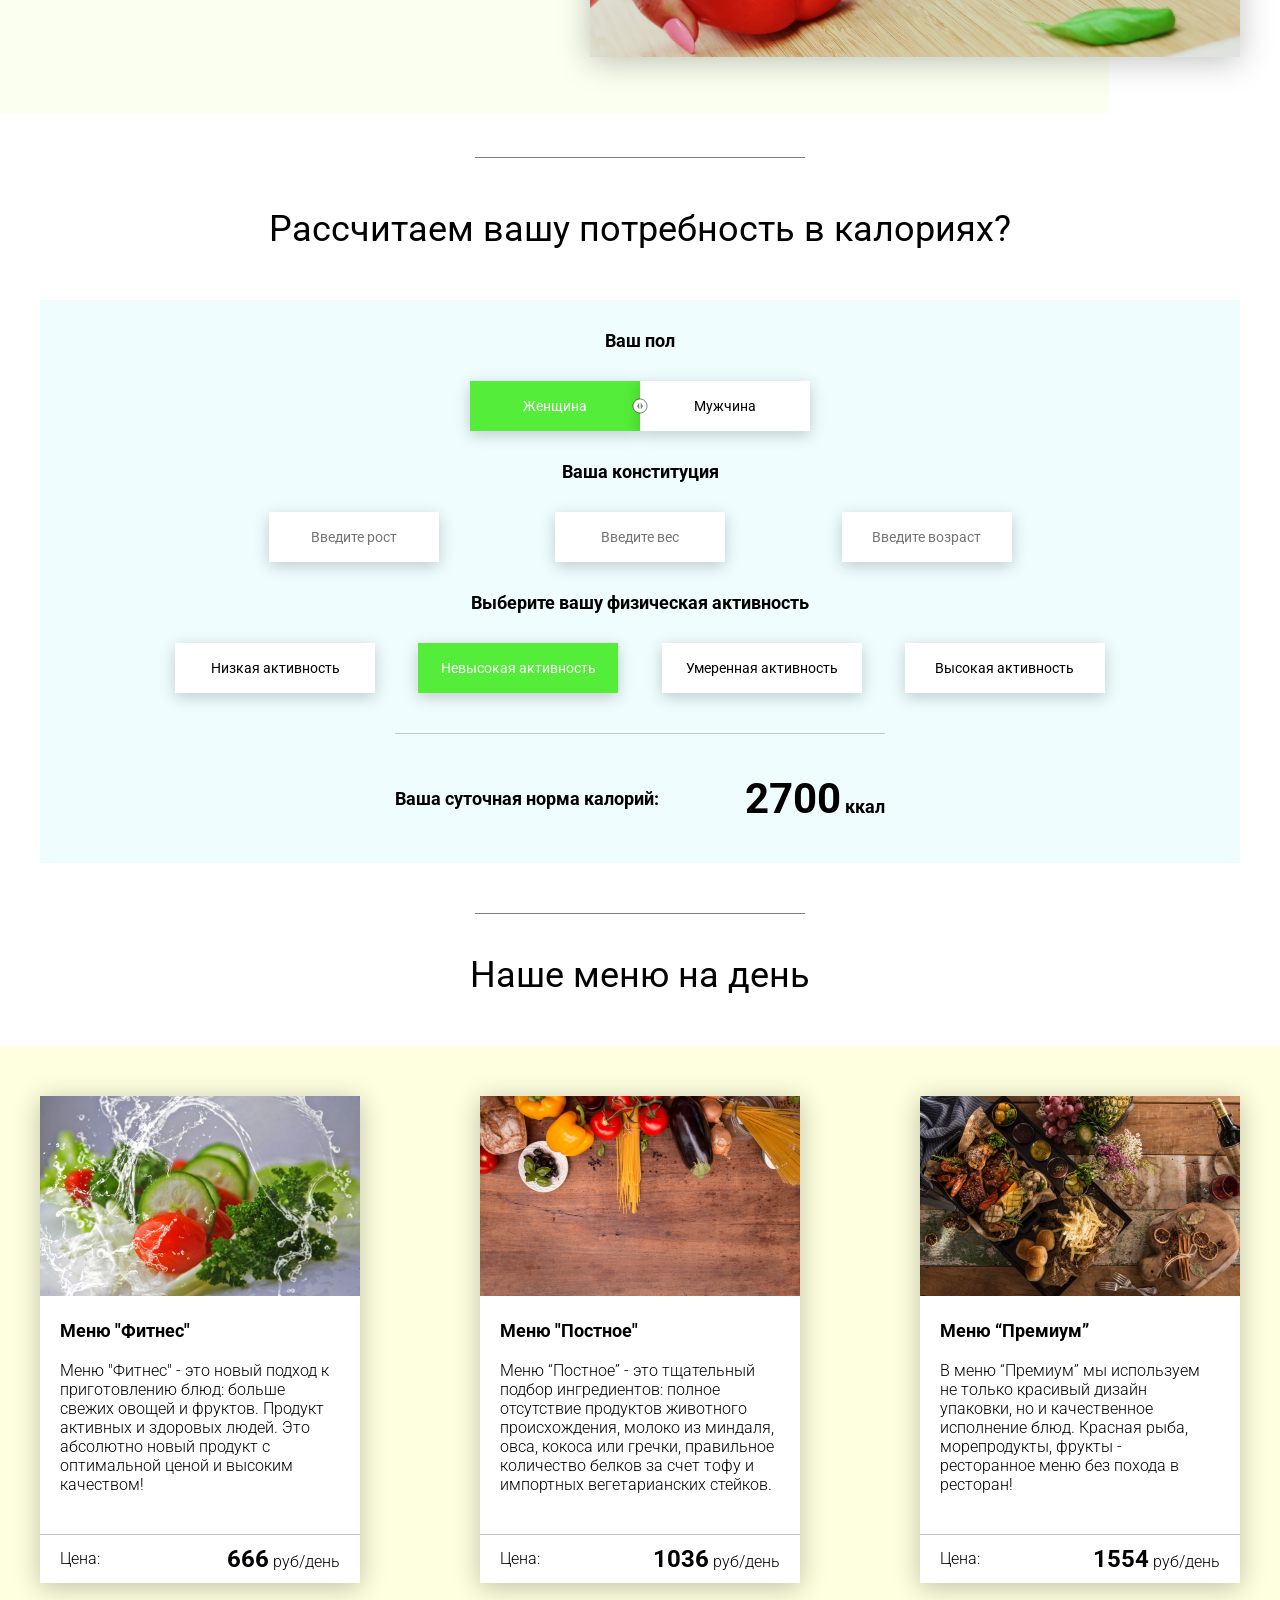
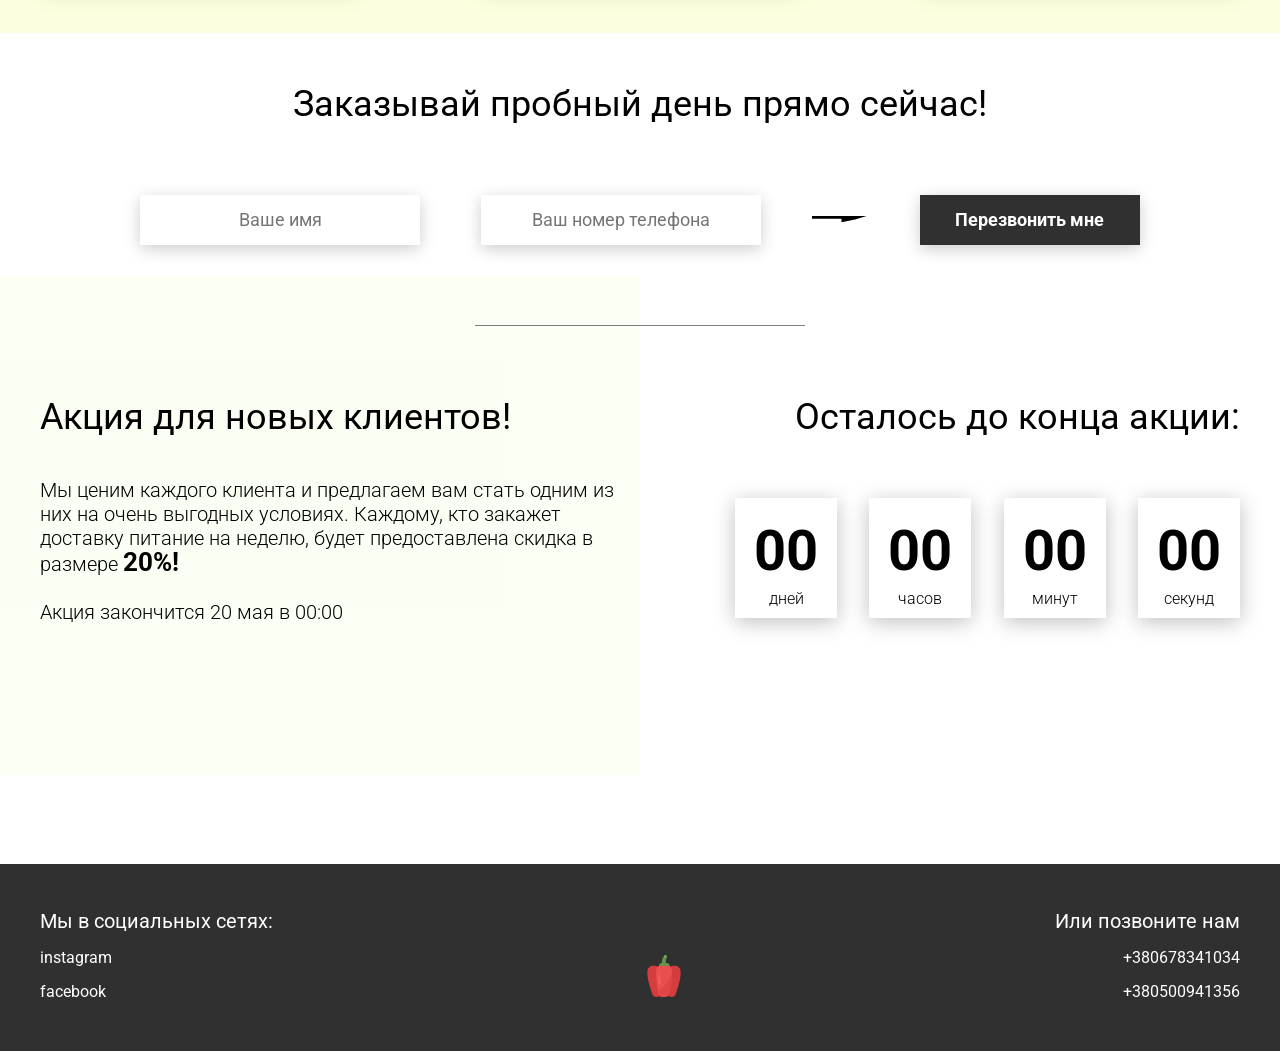
==== commit 9f1fcf66: "Food - cards" ====
--- a/Food_dist/index.html
+++ b/Food_dist/index.html
@@ -185,38 +185,7 @@
         <h2 class="title">Наше меню на день</h2>
 
         <div class="menu__field">
-            <div class="container">
-                <div class="menu__item">
-                    <img src="img/tabs/vegy.jpg" alt="vegy">
-                    <h3 class="menu__item-subtitle">Меню "Фитнес"</h3>
-                    <div class="menu__item-descr">Меню "Фитнес" - это новый подход к приготовлению блюд: больше свежих овощей и фруктов. Продукт активных и здоровых людей. Это абсолютно новый продукт с оптимальной ценой и высоким качеством!</div>
-                    <div class="menu__item-divider"></div>
-                    <div class="menu__item-price">
-                        <div class="menu__item-cost">Цена:</div>
-                        <div class="menu__item-total"><span>229</span> грн/день</div>
-                    </div>
-                </div>
-                <div class="menu__item">
-                    <img src="img/tabs/elite.jpg" alt="elite">
-                    <h3 class="menu__item-subtitle">Меню “Премиум”</h3>
-                    <div class="menu__item-descr">В меню “Премиум” мы используем не только красивый дизайн упаковки, но и качественное исполнение блюд. Красная рыба, морепродукты, фрукты - ресторанное меню без похода в ресторан!</div>
-                    <div class="menu__item-divider"></div>
-                    <div class="menu__item-price">
-                        <div class="menu__item-cost">Цена:</div>
-                        <div class="menu__item-total"><span>550</span> грн/день</div>
-                    </div>
-                </div>
-                <div class="menu__item">
-                    <img src="img/tabs/post.jpg" alt="post">
-                    <h3 class="menu__item-subtitle">Меню "Постное"</h3>
-                    <div class="menu__item-descr">Меню “Постное” - это тщательный подбор ингредиентов: полное отсутствие продуктов животного происхождения, молоко из миндаля, овса, кокоса или гречки, правильное количество белков за счет тофу и импортных вегетарианских стейков. </div>
-                    <div class="menu__item-divider"></div>
-                    <div class="menu__item-price">
-                        <div class="menu__item-cost">Цена:</div>
-                        <div class="menu__item-total"><span>430</span> грн/день</div>
-                    </div>
-                </div>
-            </div>
+            <div class="container"></div>
         </div>
     </div>
 
--- a/Food_dist/css/style2.css
+++ b/Food_dist/css/style2.css
@@ -6,7 +6,11 @@
 }
 .fade {
     animation-name: fade;
-    animation-duration: 1.5s;
+
+}
+.modal {
+    animation: fade;
+    animation-duration: .5s;
 }
 @keyframes fade {
     from {
